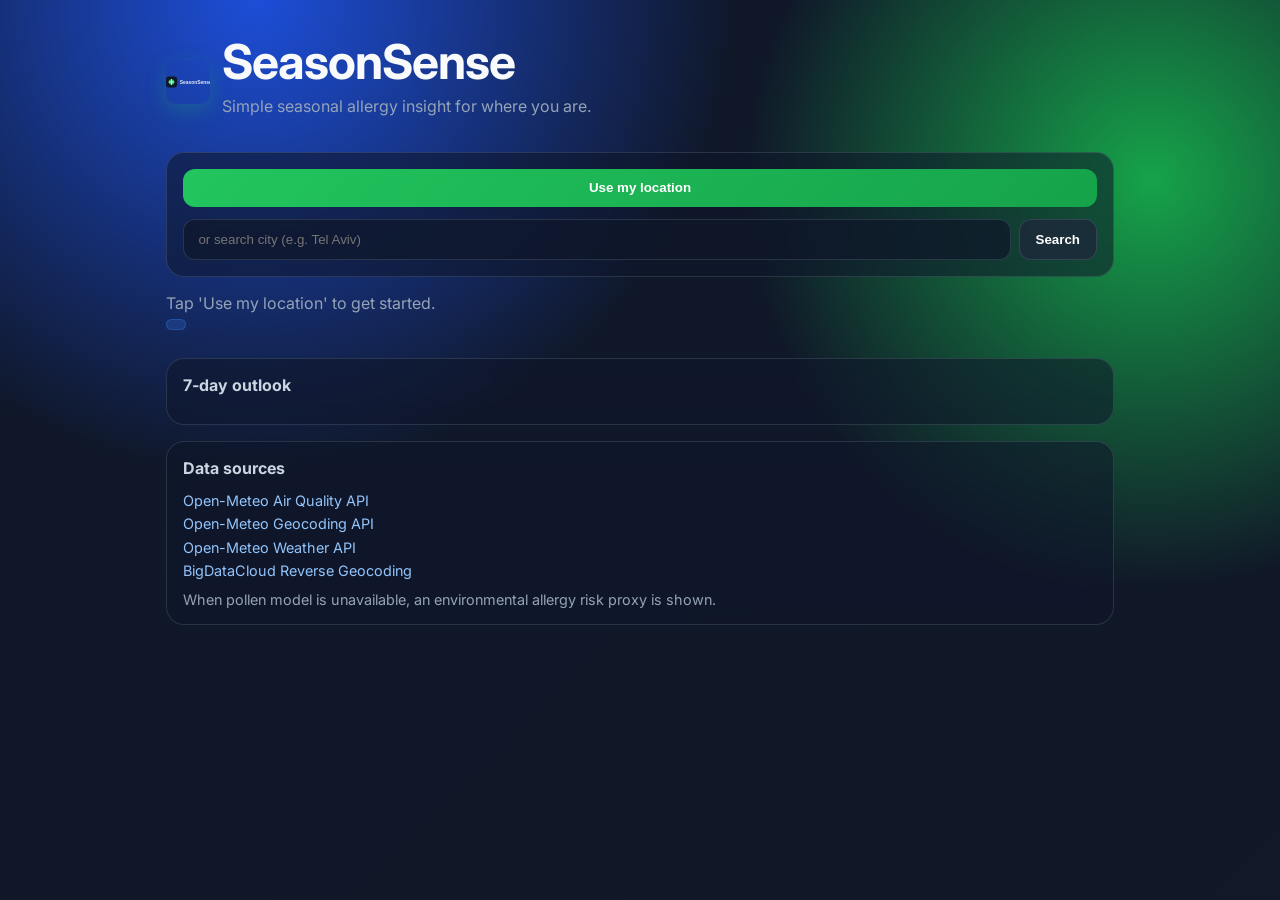
==== seasonal-allergy-app/index.html @ 5217a036 "feat: add allergy explanation, symptom hints, and cold-vs-allergy guide" ====
<!doctype html>
<html lang="en">
  <head>
    <meta charset="UTF-8" />
    <meta name="viewport" content="width=device-width, initial-scale=1.0" />
    <title>SeasonSense</title>
    <link rel="preconnect" href="https://fonts.googleapis.com" />
    <link rel="preconnect" href="https://fonts.gstatic.com" crossorigin />
    <link
      href="https://fonts.googleapis.com/css2?family=Inter:wght@400;500;600;700&display=swap"
      rel="stylesheet"
    />
    <link rel="icon" type="image/svg+xml" href="./favicon.svg" />
    <link rel="stylesheet" href="./styles.css" />
  </head>
  <body>
    <main class="app-shell">
      <header class="header">
        <div class="brand">
          <img src="./logo.svg" alt="SeasonSense logo" class="logo" />
          <div>
            <h1>SeasonSense</h1>
            <p>Simple seasonal allergy insight for where you are.</p>
          </div>
        </div>
      </header>

      <section class="controls glass">
        <button id="locateBtn" class="btn-primary">Use my location</button>
        <div class="search-group">
          <input id="cityInput" type="text" placeholder="or search city (e.g. Tel Aviv)" />
          <button id="searchBtn" class="btn-ghost">Search</button>
        </div>
      </section>

      <section id="status" class="status"></section>
      <section id="modeBadge" class="mode-badge" hidden></section>
      <section id="locationBrief" class="location-brief" hidden></section>

      <section id="summary" class="summary-grid"></section>

      <section id="airExplain" class="glass explain-wrap" hidden>
        <h2>What’s in the air?</h2>
        <p id="airExplainText"></p>
      </section>

      <section id="driversWrap" class="glass explain-wrap" hidden>
        <h2>Why you may feel it</h2>
        <p id="driversText"></p>
      </section>

      <section id="symptomsWrap" class="glass explain-wrap" hidden>
        <h2>Likely symptoms today</h2>
        <p id="symptomsText"></p>
      </section>

      <section id="adviceWrap" class="glass advice-wrap" hidden>
        <h2>Risk advice</h2>
        <p id="adviceText"></p>
      </section>

      <section id="coldCheckWrap" class="glass explain-wrap" hidden>
        <h2>Cold vs allergies (quick check)</h2>
        <p id="coldCheckText"></p>
      </section>

      <section class="glass forecast-wrap">
        <h2>7-day outlook</h2>
        <div id="forecast" class="forecast-grid"></div>
      </section>

      <section class="glass source-wrap">
        <h2>Data sources</h2>
        <div id="sources" class="sources"></div>
      </section>
    </main>

    <script src="./script.js?v=7" defer></script>
  </body>
</html>
---- seasonal-allergy-app/styles.css ----
:root {
  --bg-start: #0f172a;
  --bg-end: #111827;
  --text: #f8fafc;
  --muted: #94a3b8;
  --card: rgba(15, 23, 42, 0.55);
  --border: rgba(148, 163, 184, 0.2);
}

* { box-sizing: border-box; }

body {
  margin: 0;
  font-family: Inter, system-ui, -apple-system, Segoe UI, Roboto, sans-serif;
  color: var(--text);
  min-height: 100vh;
  background: radial-gradient(circle at 20% 0%, #1d4ed8 0%, transparent 35%),
    radial-gradient(circle at 90% 20%, #16a34a 0%, transparent 30%),
    linear-gradient(135deg, var(--bg-start), var(--bg-end));
}

.app-shell {
  max-width: 980px;
  margin: 0 auto;
  padding: 2rem 1rem 3rem;
}

.brand {
  display: flex;
  align-items: center;
  gap: 0.75rem;
}

.logo {
  width: 44px;
  height: 44px;
  border-radius: 10px;
  box-shadow: 0 6px 20px rgba(34, 197, 94, 0.25);
}

.header h1 {
  margin: 0;
  font-size: clamp(2rem, 6vw, 3rem);
  letter-spacing: -0.02em;
}

.header p { color: var(--muted); margin-top: 0.3rem; }

.glass {
  background: var(--card);
  border: 1px solid var(--border);
  backdrop-filter: blur(10px);
  border-radius: 18px;
  padding: 1rem;
}

.controls {
  display: grid;
  gap: 0.75rem;
  margin-top: 1.25rem;
}

.search-group {
  display: flex;
  gap: 0.5rem;
  flex-wrap: wrap;
}

input {
  flex: 1;
  min-width: 220px;
  background: rgba(15, 23, 42, 0.7);
  border: 1px solid var(--border);
  color: var(--text);
  border-radius: 12px;
  padding: 0.75rem 0.9rem;
}

button {
  border: none;
  border-radius: 12px;
  padding: 0.72rem 1rem;
  color: white;
  font-weight: 600;
  cursor: pointer;
  transition: transform 0.15s ease, opacity 0.15s ease;
}

button:hover { transform: translateY(-1px); }
button:active { transform: translateY(0); opacity: 0.9; }

.btn-primary {
  background: linear-gradient(135deg, #22c55e, #16a34a);
}

.btn-ghost {
  background: rgba(30, 41, 59, 0.8);
  border: 1px solid var(--border);
}

.status {
  margin: 1rem 0 0.4rem;
  color: var(--muted);
  min-height: 1.2rem;
}

.mode-badge {
  display: inline-block;
  margin-bottom: 0.5rem;
  font-size: 0.78rem;
  padding: 0.26rem 0.56rem;
  border-radius: 999px;
  background: rgba(59, 130, 246, 0.22);
  color: #bfdbfe;
  border: 1px solid rgba(59, 130, 246, 0.3);
}

.location-brief {
  color: #cbd5e1;
  font-size: 0.92rem;
  margin-bottom: 0.9rem;
}

.summary-grid {
  display: grid;
  grid-template-columns: repeat(auto-fit, minmax(160px, 1fr));
  gap: 0.75rem;
}

.pollen-card {
  padding: 0.95rem;
  border-radius: 14px;
  border: 1px solid var(--border);
  background: rgba(15, 23, 42, 0.58);
}

.pollen-card h3 {
  margin: 0;
  font-size: 0.95rem;
  color: #cbd5e1;
  display: flex;
  gap: 0.35rem;
  align-items: center;
}

.value {
  margin-top: 0.45rem;
  font-size: 1.3rem;
  font-weight: 700;
}

.badge {
  display: inline-block;
  margin-top: 0.45rem;
  font-size: 0.78rem;
  padding: 0.24rem 0.52rem;
  border-radius: 999px;
}

.low { background: rgba(34, 197, 94, 0.25); color: #86efac; }
.moderate { background: rgba(245, 158, 11, 0.25); color: #fcd34d; }
.high { background: rgba(249, 115, 22, 0.25); color: #fdba74; }
.very-high { background: rgba(239, 68, 68, 0.25); color: #fca5a5; }

.explain-wrap,
.advice-wrap,
.forecast-wrap,
.source-wrap {
  margin-top: 1rem;
}

.explain-wrap h2,
.advice-wrap h2,
.forecast-wrap h2,
.source-wrap h2 {
  margin: 0 0 0.85rem;
  font-size: 1rem;
  color: #cbd5e1;
}

.forecast-grid {
  display: grid;
  gap: 0.6rem;
}

.row {
  display: grid;
  grid-template-columns: 120px repeat(3, minmax(0, 1fr));
  gap: 0.5rem;
  align-items: center;
  font-size: 0.9rem;
}

.row span:first-child { color: #e2e8f0; }
.row span:not(:first-child) { color: #93c5fd; }

.explain-wrap p,
.advice-wrap p {
  margin: 0;
  color: #e2e8f0;
  line-height: 1.45;
}

.sources {
  display: grid;
  gap: 0.4rem;
  font-size: 0.9rem;
}

.sources a {
  color: #93c5fd;
  text-decoration: none;
}

.sources a:hover { text-decoration: underline; }

.sources p {
  margin: 0.35rem 0 0;
  color: var(--muted);
}

@media (max-width: 680px) {
  .row {
    grid-template-columns: 1fr;
    background: rgba(15, 23, 42, 0.5);
    border: 1px solid var(--border);
    border-radius: 12px;
    padding: 0.75rem;
  }
}
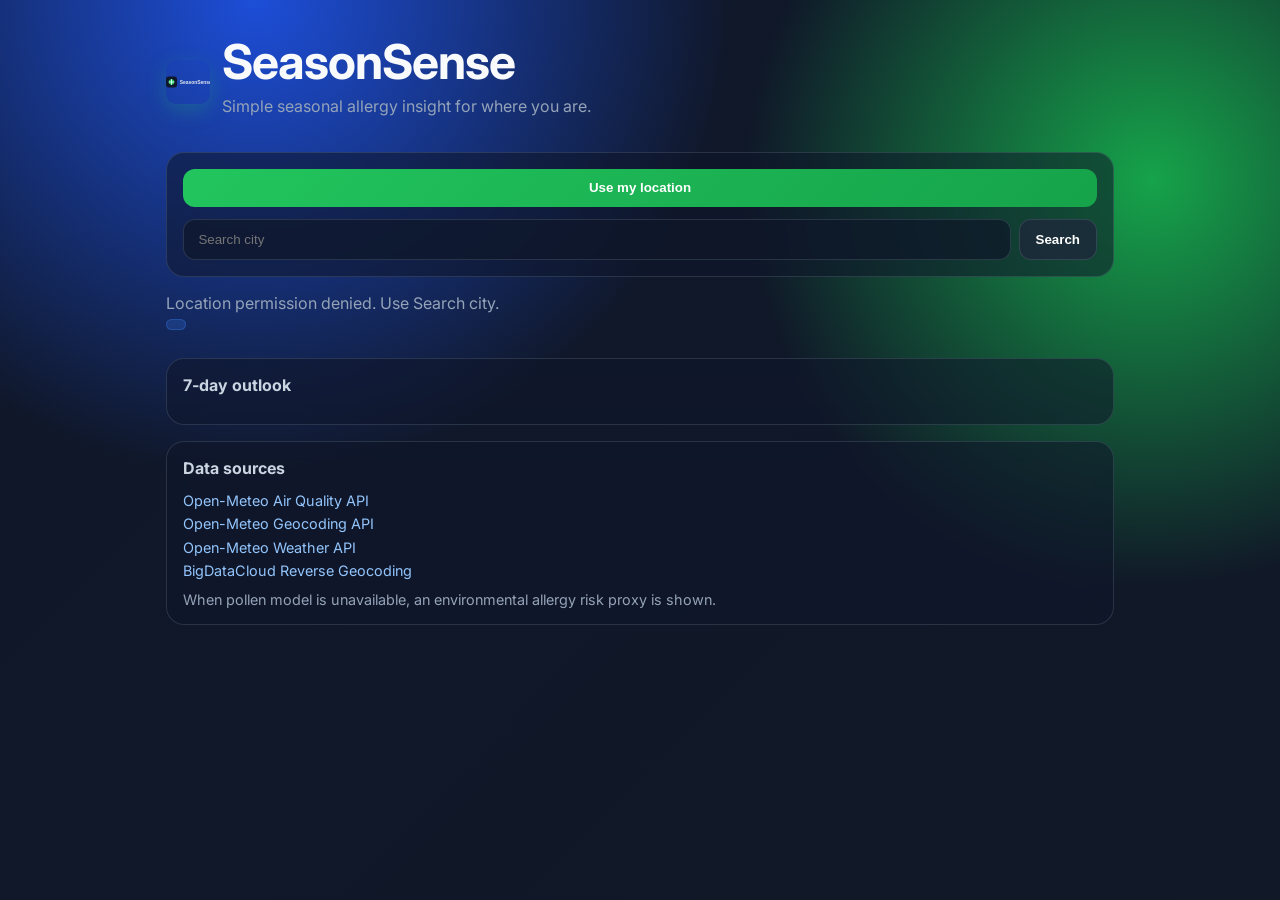
==== commit b0a9a1e0: "perf: auto-load current location and speed up pollen lookup" ====
--- a/seasonal-allergy-app/index.html
+++ b/seasonal-allergy-app/index.html
@@ -28,7 +28,7 @@
       <section class="controls glass">
         <button id="locateBtn" class="btn-primary">Use my location</button>
         <div class="search-group">
-          <input id="cityInput" type="text" placeholder="or search city (e.g. Tel Aviv)" />
+          <input id="cityInput" type="text" placeholder="Search city" />
           <button id="searchBtn" class="btn-ghost">Search</button>
         </div>
       </section>
@@ -75,6 +75,6 @@
       </section>
     </main>
 
-    <script src="./script.js?v=7" defer></script>
+    <script src="./script.js?v=9" defer></script>
   </body>
 </html>
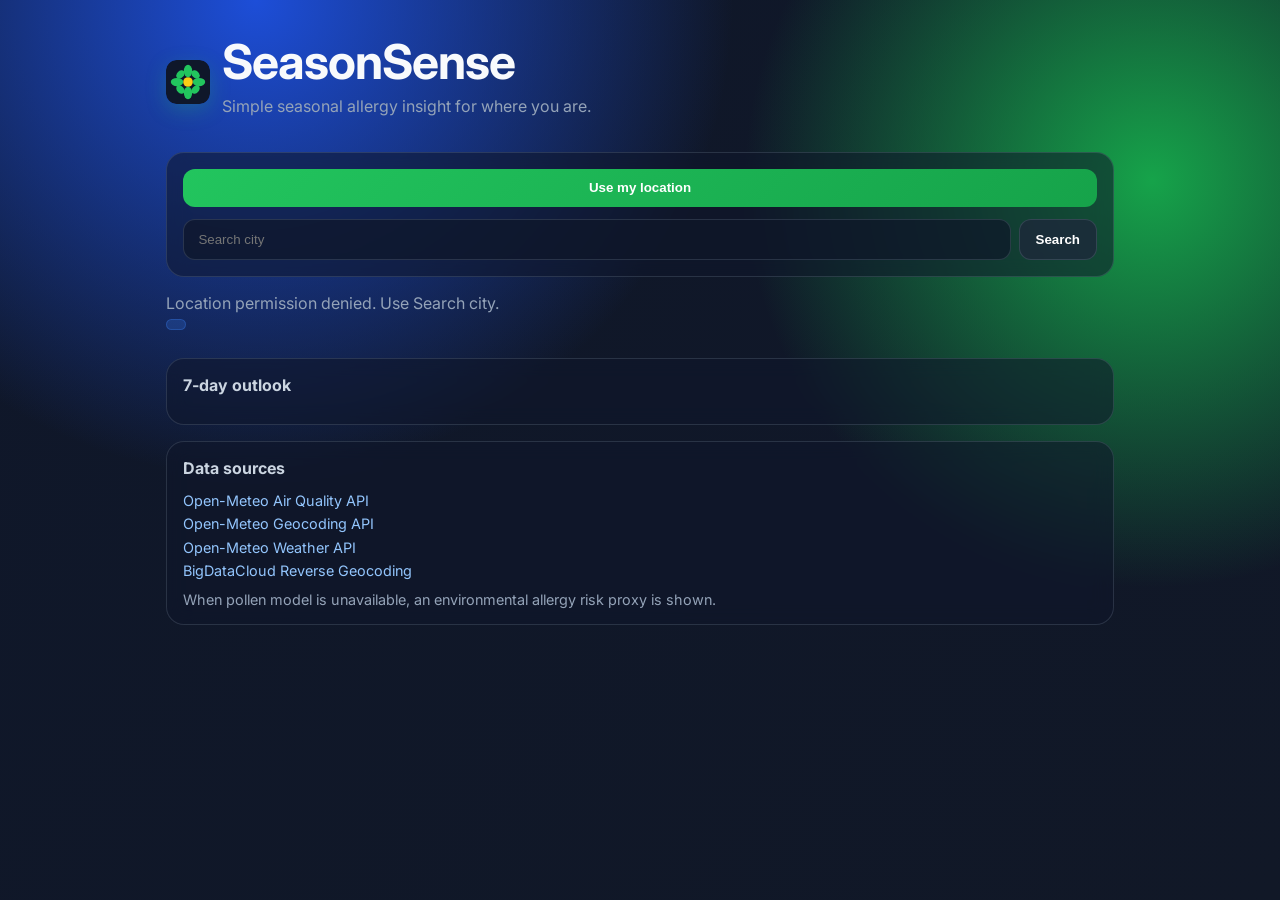
==== commit 9ddfd6a6: "fix: force pollen mode via nearest zone and replace logo with flat pollen icon" ====
--- a/seasonal-allergy-app/index.html
+++ b/seasonal-allergy-app/index.html
@@ -75,6 +75,6 @@
       </section>
     </main>
 
-    <script src="./script.js?v=9" defer></script>
+    <script src="./script.js?v=10" defer></script>
   </body>
 </html>
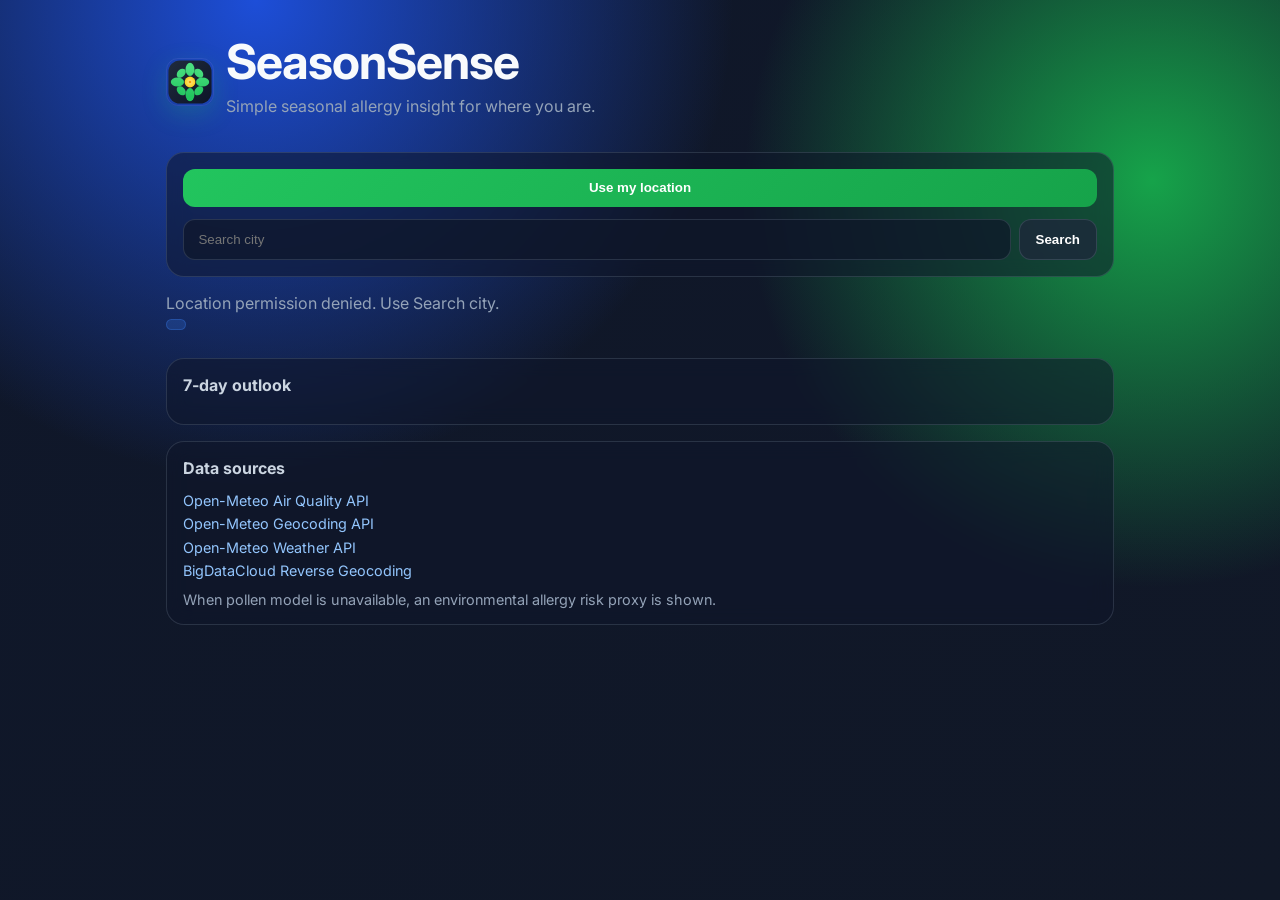
==== commit 32a713a9: "design: refine flat pollen icon and improve header icon presentation" ====
--- a/seasonal-allergy-app/index.html
+++ b/seasonal-allergy-app/index.html
@@ -17,7 +17,7 @@
     <main class="app-shell">
       <header class="header">
         <div class="brand">
-          <img src="./logo.svg" alt="SeasonSense logo" class="logo" />
+          <img src="./logo-pollen.svg?v=2" alt="SeasonSense logo" class="logo" />
           <div>
             <h1>SeasonSense</h1>
             <p>Simple seasonal allergy insight for where you are.</p>
--- a/seasonal-allergy-app/styles.css
+++ b/seasonal-allergy-app/styles.css
@@ -32,10 +32,13 @@
 }
 
 .logo {
-  width: 44px;
-  height: 44px;
-  border-radius: 10px;
-  box-shadow: 0 6px 20px rgba(34, 197, 94, 0.25);
+  width: 48px;
+  min-width: 48px;
+  height: 48px;
+  border-radius: 12px;
+  object-fit: cover;
+  box-shadow: 0 8px 24px rgba(34, 197, 94, 0.22);
+  border: 1px solid rgba(255, 255, 255, 0.08);
 }
 
 .header h1 {
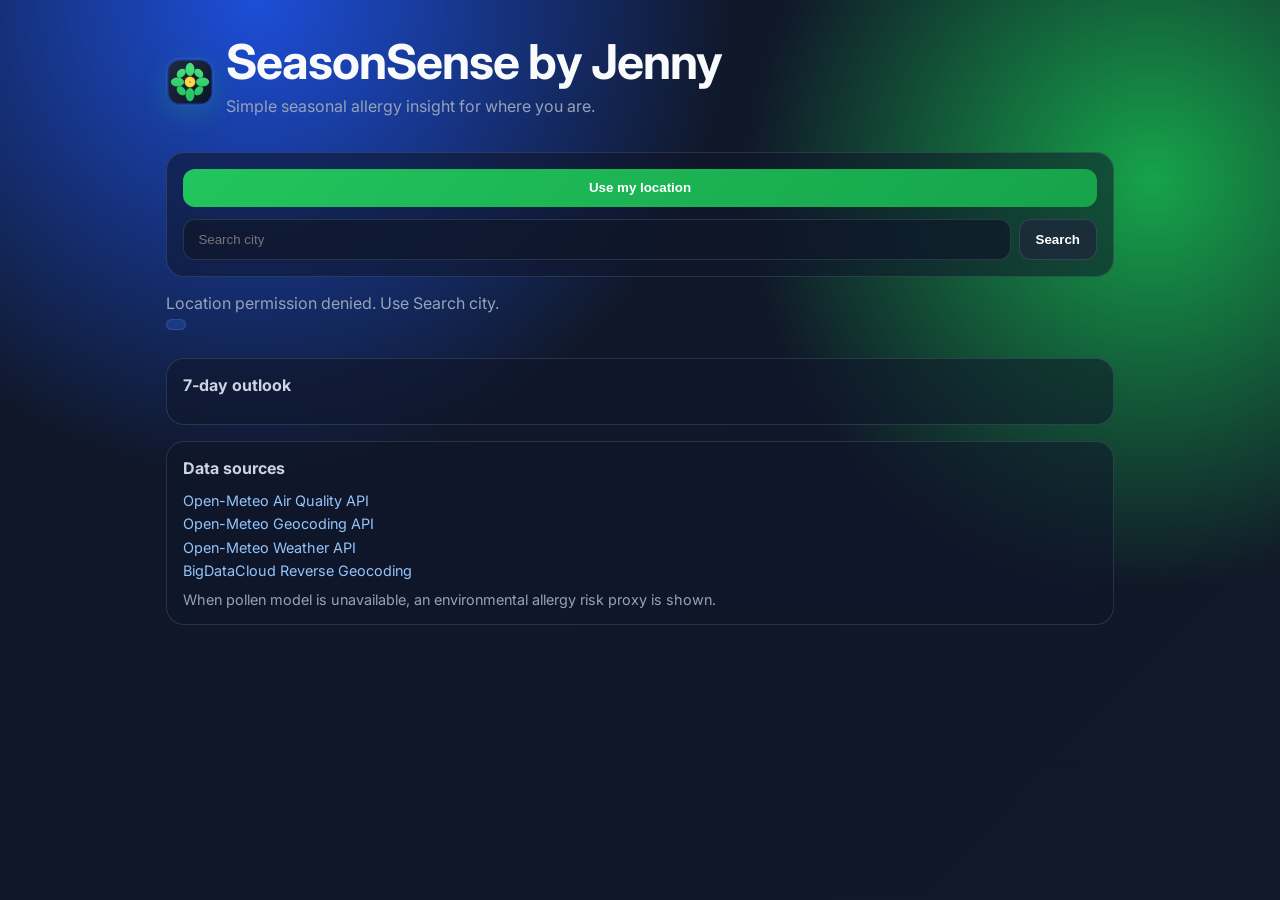
==== commit 3791340c: "chore: rename app branding to SeasonSense by Jenny" ====
--- a/seasonal-allergy-app/index.html
+++ b/seasonal-allergy-app/index.html
@@ -3,7 +3,7 @@
   <head>
     <meta charset="UTF-8" />
     <meta name="viewport" content="width=device-width, initial-scale=1.0" />
-    <title>SeasonSense</title>
+    <title>SeasonSense by Jenny</title>
     <link rel="preconnect" href="https://fonts.googleapis.com" />
     <link rel="preconnect" href="https://fonts.gstatic.com" crossorigin />
     <link
@@ -19,7 +19,7 @@
         <div class="brand">
           <img src="./logo-pollen.svg?v=2" alt="SeasonSense logo" class="logo" />
           <div>
-            <h1>SeasonSense</h1>
+            <h1>SeasonSense by Jenny</h1>
             <p>Simple seasonal allergy insight for where you are.</p>
           </div>
         </div>
@@ -75,6 +75,6 @@
       </section>
     </main>
 
-    <script src="./script.js?v=10" defer></script>
+    <script src="./script.js?v=11" defer></script>
   </body>
 </html>
